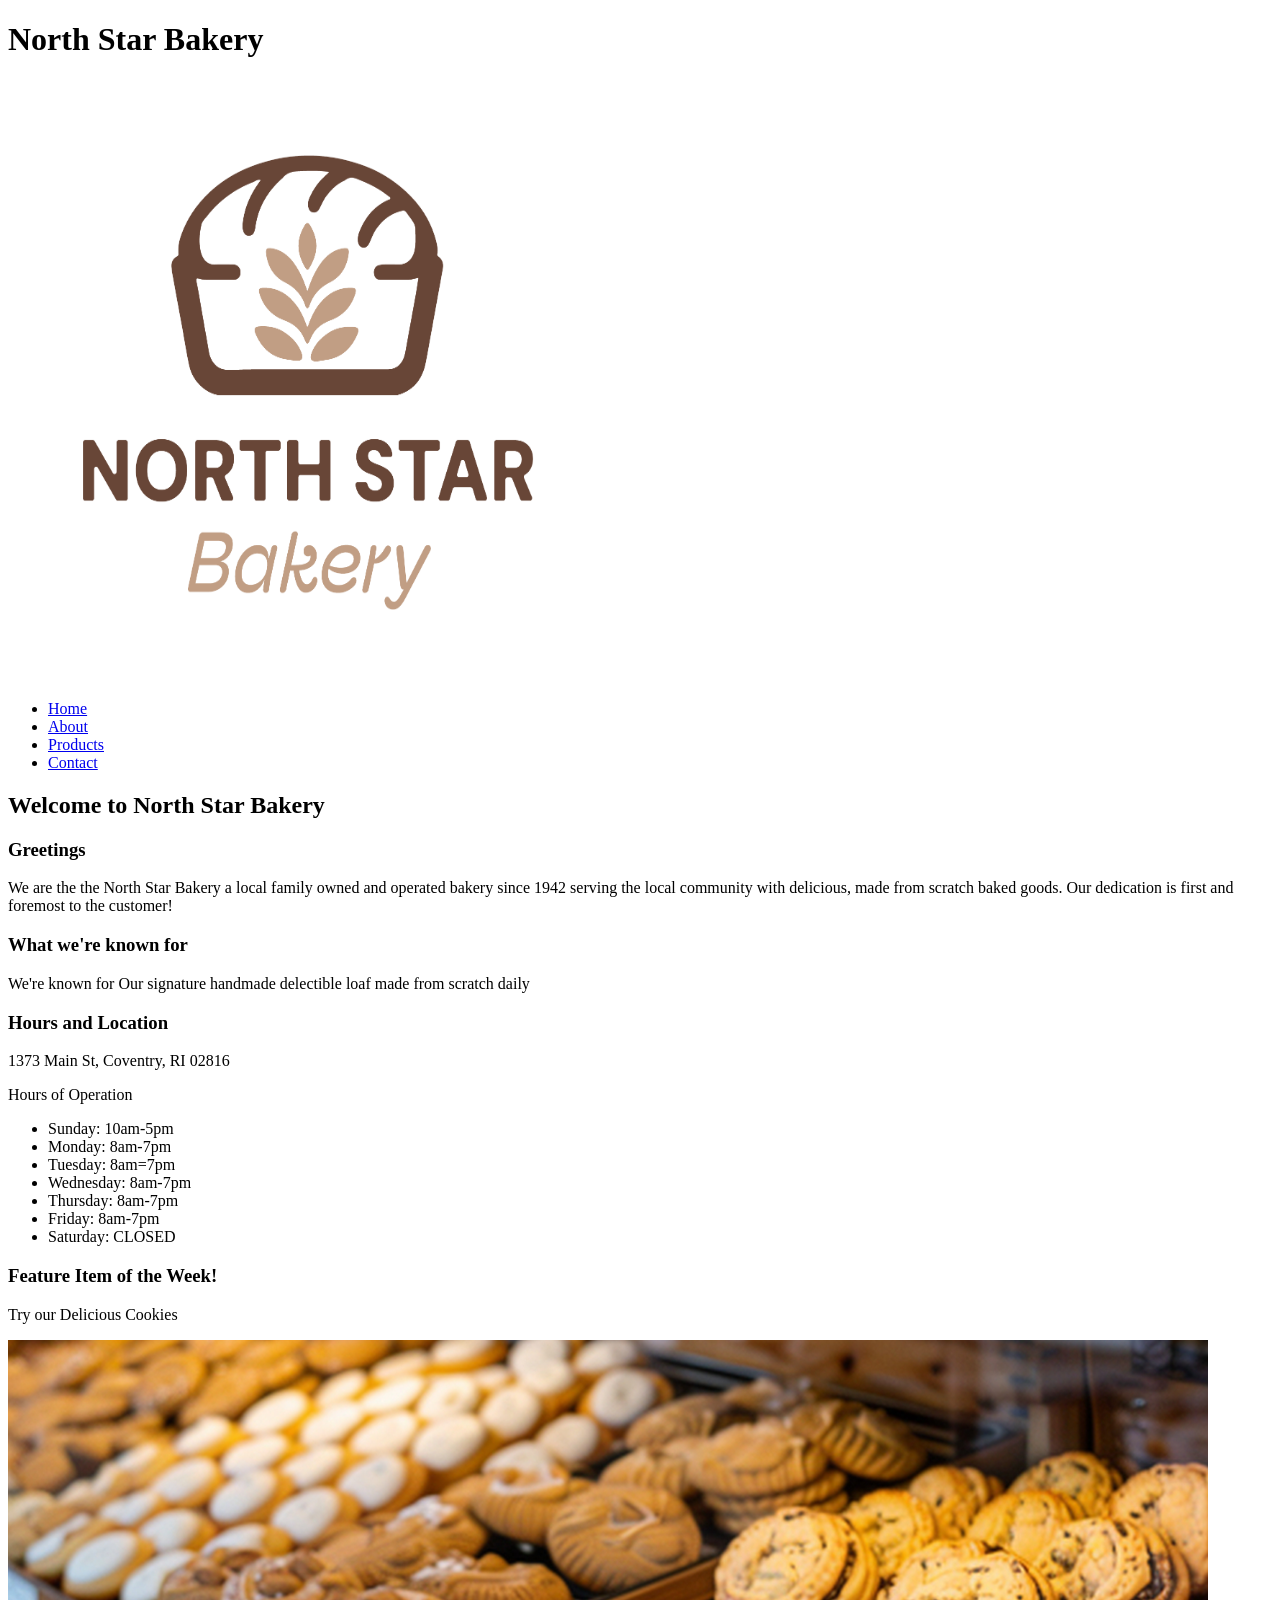
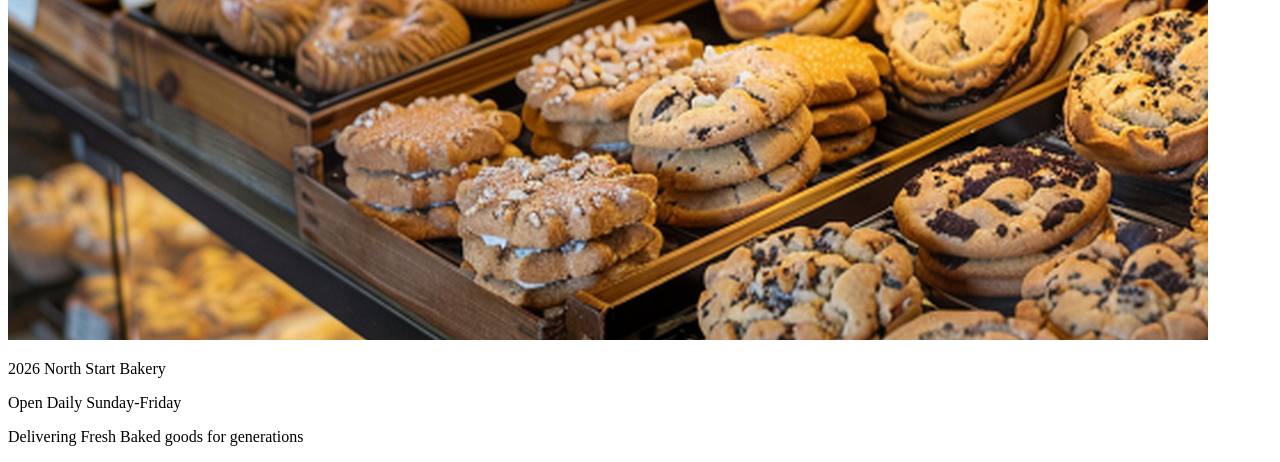
==== index.html @ 7c5360e2 "add home and products pages" ====
<!DOCTYPE html>
<html lang="en">
<head>
    <meta charset="UTF-8">
    <meta name="viewport" content="width=device-width, initial-scale=1.0">
    <title>North Star Bakery | Home</title>
</head>
<body>
    <header>
        <h1>North Star Bakery</h1>
        <img src="media/bakery-logo_c.png"
            alt="North Star Logo Warm colored logo of our signature bread providing a comforting tone"
            width="600"
            height="600">
        <nav>
            <ul>
                <li><a href="index.html">Home</a></li>
                <li><a href="about.html">About</a></li>
                <li><a href="products.html">Products</a></li>
                <li><a href="contact.html">Contact</a></li>
            </ul>
        </nav>
    </header>

    <main>
        <h2>Welcome to North Star Bakery</h2>
        <section>
            <h3>Greetings</h3>
            <p>We are the the North Star Bakery a local family owned and operated bakery since 1942 serving the local community with delicious, made from scratch baked goods. Our dedication is first and foremost to the customer!</p>
        </section>
        
        <section>
            <h3>What we're known for</h3>
            <p>We're known for Our signature handmade delectible loaf made from scratch daily</p>
        </section>

        <section>
            <h3>Hours and Location</h3>
            <p>1373 Main St, Coventry, RI 02816</p>
            <p>Hours of Operation</p>
            <ul>
                <li>Sunday: 10am-5pm</li>
                <li>Monday: 8am-7pm</li>
                <li>Tuesday: 8am=7pm</li>
                <li>Wednesday: 8am-7pm</li>
                <li>Thursday: 8am-7pm</li>
                <li>Friday: 8am-7pm</li>
                <li>Saturday: CLOSED</li>
            </ul>
        </section>
        <section>
            <h3>Feature Item of the Week!</h3>
            <p>Try our Delicious Cookies</p>
            <picture>
                <source media="(min-width: 800px)" srcset="media/bakery-feature-large_c.png">
                <img src="media/bakery-feature-small_c.png" alt="Our delicious made from scratch. Baked Daily Cookies">
            </picture>
        </section>
    </main>

    <footer>
        <p>2026 North Start Bakery</p>
        <p>Open Daily Sunday-Friday</p>
        <p>Delivering Fresh Baked goods for generations</p>
    </footer>
</body>
</html>
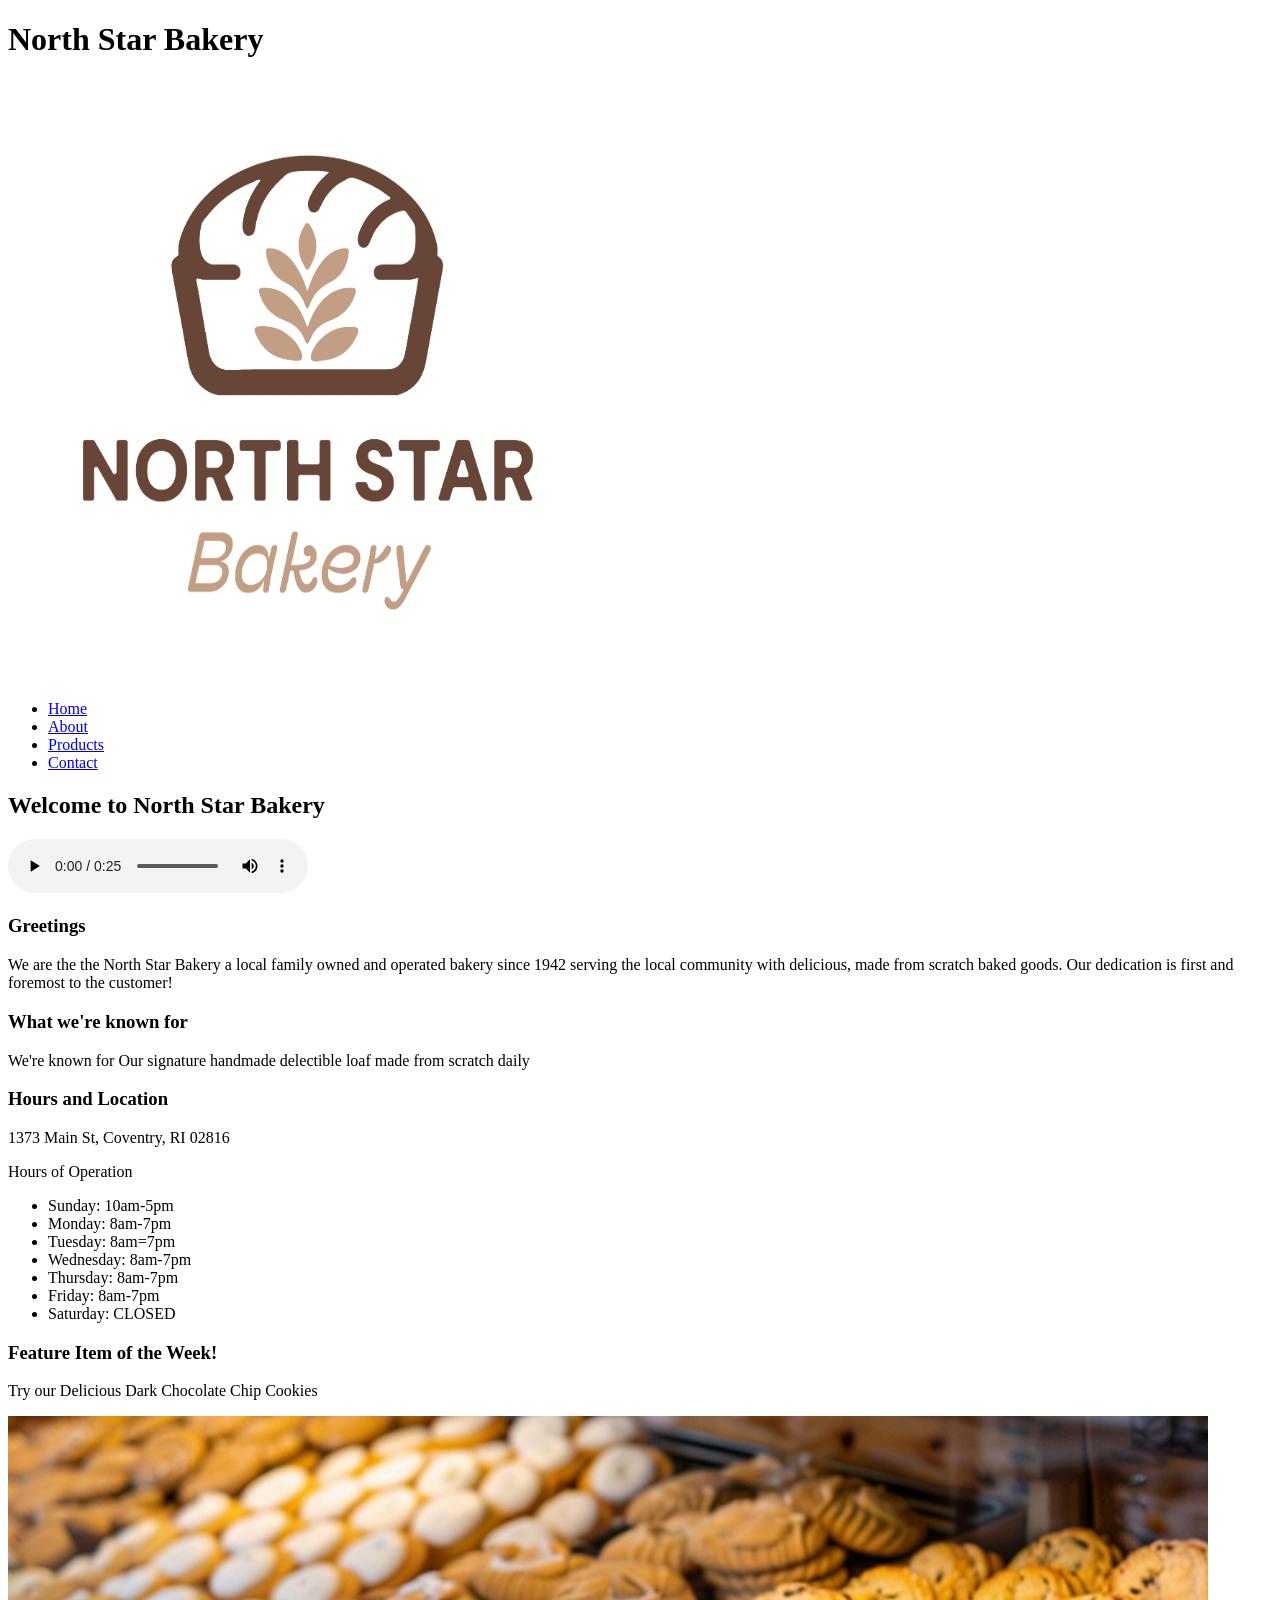
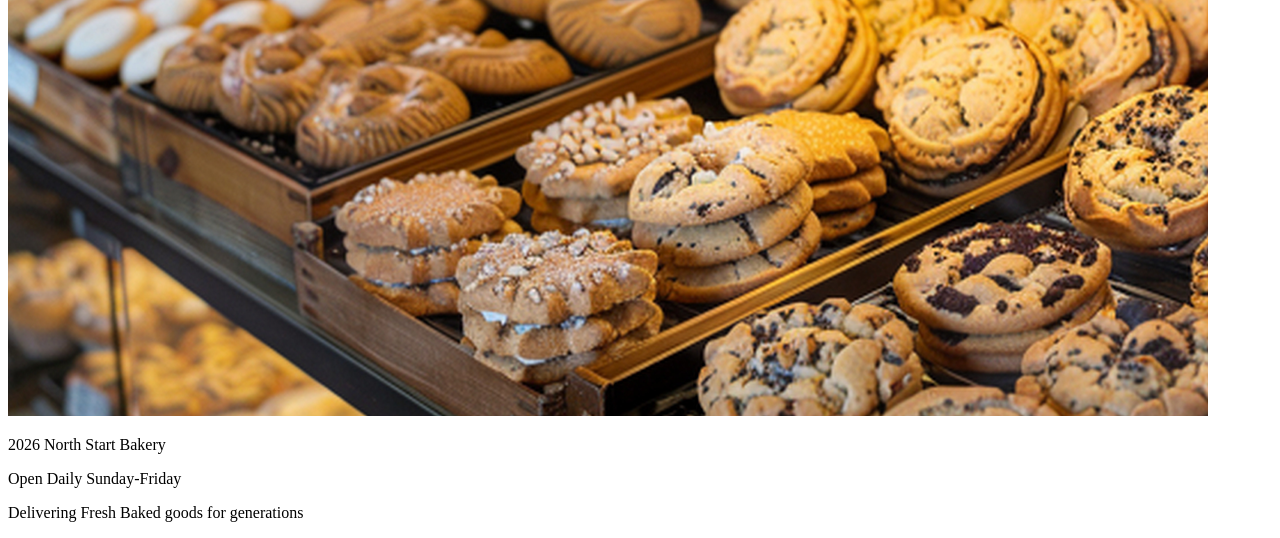
==== commit c46e5d31: "Changes to contact, about, and products filled them out plus a few changes to index.html to make the" ====
--- a/index.html
+++ b/index.html
@@ -25,6 +25,10 @@
     <main>
         <h2>Welcome to North Star Bakery</h2>
         <section>
+            <audio controls>
+            <source src="media/bakery-welcome_c.mp3" type="audio/mpeg">
+            <p>Here at North Star Bakery every loaf starts before sunrise we use simple ingredients local grains and time because good bread can't be rushed stop by and taste the difference or place a pre-order and we'll have something fresh waiting for you.</p>
+            </audio>
             <h3>Greetings</h3>
             <p>We are the the North Star Bakery a local family owned and operated bakery since 1942 serving the local community with delicious, made from scratch baked goods. Our dedication is first and foremost to the customer!</p>
         </section>
@@ -50,7 +54,7 @@
         </section>
         <section>
             <h3>Feature Item of the Week!</h3>
-            <p>Try our Delicious Cookies</p>
+            <p>Try our Delicious Dark Chocolate Chip Cookies</p>
             <picture>
                 <source media="(min-width: 800px)" srcset="media/bakery-feature-large_c.png">
                 <img src="media/bakery-feature-small_c.png" alt="Our delicious made from scratch. Baked Daily Cookies">
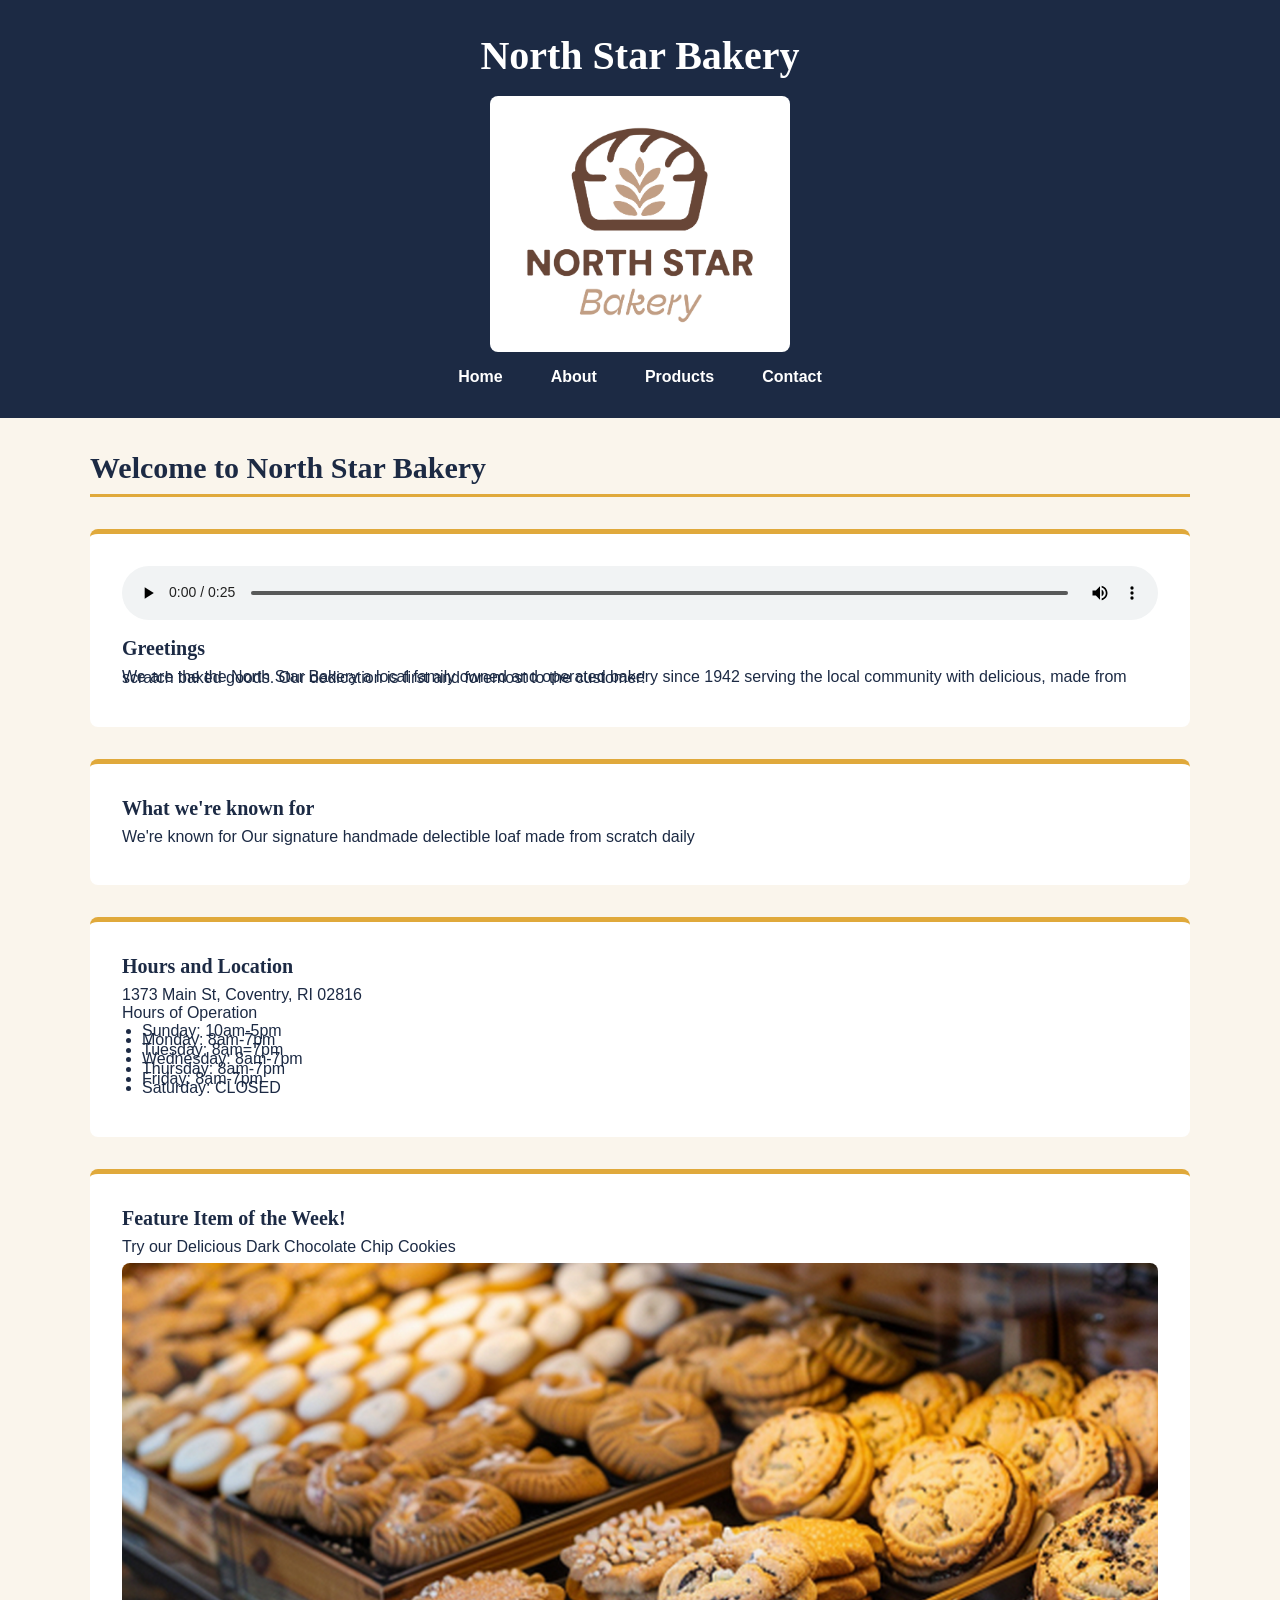
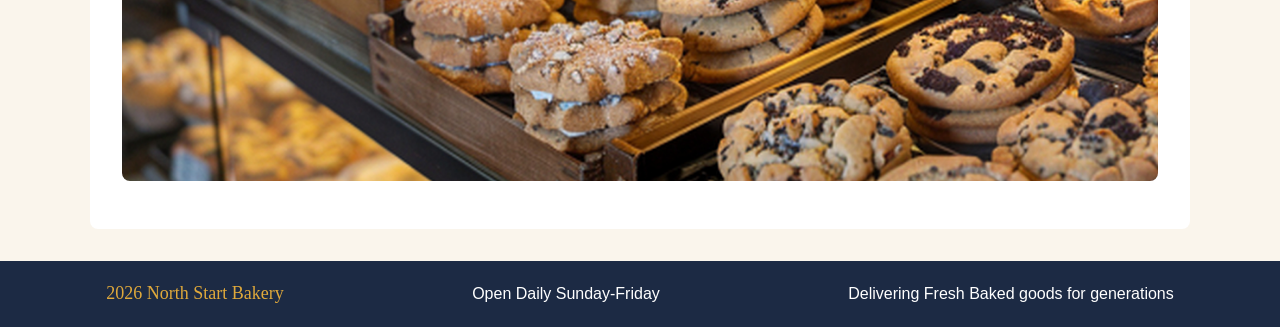
==== commit d2c740af: "added style.css and updates to the styling also changes to contact to add proper fieldset and lgend" ====
--- a/index.html
+++ b/index.html
@@ -4,6 +4,7 @@
     <meta charset="UTF-8">
     <meta name="viewport" content="width=device-width, initial-scale=1.0">
     <title>North Star Bakery | Home</title>
+    <link rel="stylesheet" href="css/styles.css">
 </head>
 <body>
     <header>
--- a/css/styles.css
+++ b/css/styles.css
@@ -0,0 +1,275 @@
+body {
+   margin: 0;
+   font-family: "Nunito Sans", Arial, sans-serif;
+   font-size: 16px;
+   line-height: 1.6px;
+   color: #1c2a44;
+   background-color: #faf5ec;
+   }
+
+   img,
+   video {
+    max-width: 100%;
+    height: auto;
+   }
+
+   audio {
+    width: 100%;
+    margin-bottom: 16px
+   }
+
+   h1,
+   h2,
+   h3 {
+    font-family: "Fruances", Georgia, serif;
+    color: #1c2a44;
+    line-height: 1.2;
+    margin-top: 0;
+    margin-bottom: 16px;
+   }
+
+   h1 {
+    font-size: 30px;
+   }
+
+   h2 {
+    font-size: 24px;
+   }
+
+   h3 {
+    font-size: 20px;
+   }
+
+   p {
+    margin-top: 0;
+    margin-bottom: 16px;
+   }
+
+   header {
+    background-color: #1c2a44;
+    color: #ffffff;
+    padding: 32px 16px;
+    text-align: center;
+
+    display: flex;
+    flex-direction: column;
+    align-items: center;
+    gap: 16px;
+   }
+
+   header h1 {
+    color: #ffffff;
+    margin: 0;
+   }
+
+   header img {
+    width: 300px;
+    border-radius: 8px;
+   }
+
+   header figure {
+    margin: 0;
+   }
+
+   header figure img {
+    width: 200px;
+   }
+
+   header video {
+    border-radius: 8px;
+   }
+
+
+  nav ul {
+  list-style: none;
+  margin: 0;
+  padding: 0;
+ 
+  display: flex;
+  flex-direction: column;   /* links stacked on phones */
+  align-items: center;
+  gap: 8px;
+}
+ 
+nav a {
+  display: block;
+  color: #ffffff;
+  text-decoration: none;
+  font-weight: bold;
+  padding: 8px 16px;
+  border-radius: 8px;
+}
+ 
+nav a:hover,
+nav a:focus {
+  background-color: #e0a93b;
+  color: #1c2a44;
+}
+
+main {
+  max-width: 1100px;
+  margin: 0 auto;
+  padding: 32px 16px;
+ 
+  display: flex;
+  flex-direction: column;   /* sections stacked on phones */
+  gap: 32px;
+}
+ 
+main h2 {
+  margin-bottom: 0;
+  padding-bottom: 8px;
+  border-bottom: 3px solid #e0a93b;
+}
+ 
+section {
+  background-color: #ffffff;
+  padding: 24px 16px;
+  border-radius: 8px;
+  border-top: 5px solid #e0a93b;
+}
+ 
+section ul {
+  padding-left: 20px;
+  margin-top: 0;
+}
+ 
+section li {
+  margin-bottom: 8px;
+}
+ 
+section img {
+  border-radius: 8px;
+  margin-bottom: 16px;
+}
+
+form {
+  display: flex;
+  flex-direction: column;
+  gap: 8px;
+}
+ 
+fieldset {
+  border: 2px solid #e0a93b;
+  border-radius: 8px;
+  padding: 16px;
+  margin: 0 0 16px 0;
+ 
+  display: flex;
+  flex-direction: column;
+  gap: 8px;
+}
+ 
+legend {
+  font-family: "Fraunces", Georgia, serif;
+  font-weight: bold;
+  color: #1c2a44;
+  padding: 0 8px;
+}
+ 
+label {
+  font-weight: bold;
+  color: #1c2a44;
+  margin-top: 8px;
+}
+ 
+input,
+select,
+textarea {
+  width: 100%;
+  padding: 10px;
+  font-family: "Nunito Sans", Arial, sans-serif;
+  font-size: 16px;
+  color: #1c2a44;
+  background-color: #faf5ec;
+  border: 1px solid #1c2a44;
+  border-radius: 8px;
+  box-sizing: border-box;   /* keeps padding inside the 100% width */
+}
+ 
+input:focus,
+select:focus,
+textarea:focus {
+  outline: 3px solid #e0a93b;
+  background-color: #ffffff;
+}
+
+button {
+  align-self: flex-start;
+  padding: 12px 24px;
+  font-family: "Nunito Sans", Arial, sans-serif;
+  font-size: 16px;
+  font-weight: bold;
+  color: #1c2a44;
+  background-color: #e0a93b;
+  border: none;
+  border-radius: 8px;
+  cursor: pointer;
+}
+ 
+button:hover,
+button:focus {
+  background-color: #1c2a44;
+  color: #ffffff;
+}
+
+footer {
+  background-color: #1c2a44;
+  color: #ffffff;
+  text-align: center;
+  padding: 32px 16px;
+ 
+  display: flex;
+  flex-direction: column;
+  gap: 8px;
+}
+ 
+footer p {
+  margin: 0;
+}
+ 
+footer p:first-child {
+  font-family: "Fraunces", Georgia, serif;
+  color: #e0a93b;
+  font-size: 18px;
+}
+
+@media (min-width: 768px) {
+ 
+  h1 {
+    font-size: 40px;
+  }
+ 
+  h2 {
+    font-size: 30px;
+  }
+ 
+  header {
+    padding: 32px;
+  }
+ 
+  nav ul {
+    flex-direction: row;
+    gap: 16px;
+  }
+
+  main {
+    flex-direction: row;
+    flex-wrap: wrap;
+    padding: 32px;
+  }
+ 
+  main h2 {
+    width: 100%;
+  }
+ 
+  section {
+    flex: 1 1 45%;
+    padding: 32px;
+  }
+
+  footer {
+    flex-direction: row;
+    justify-content: space-around;
+  }
+}
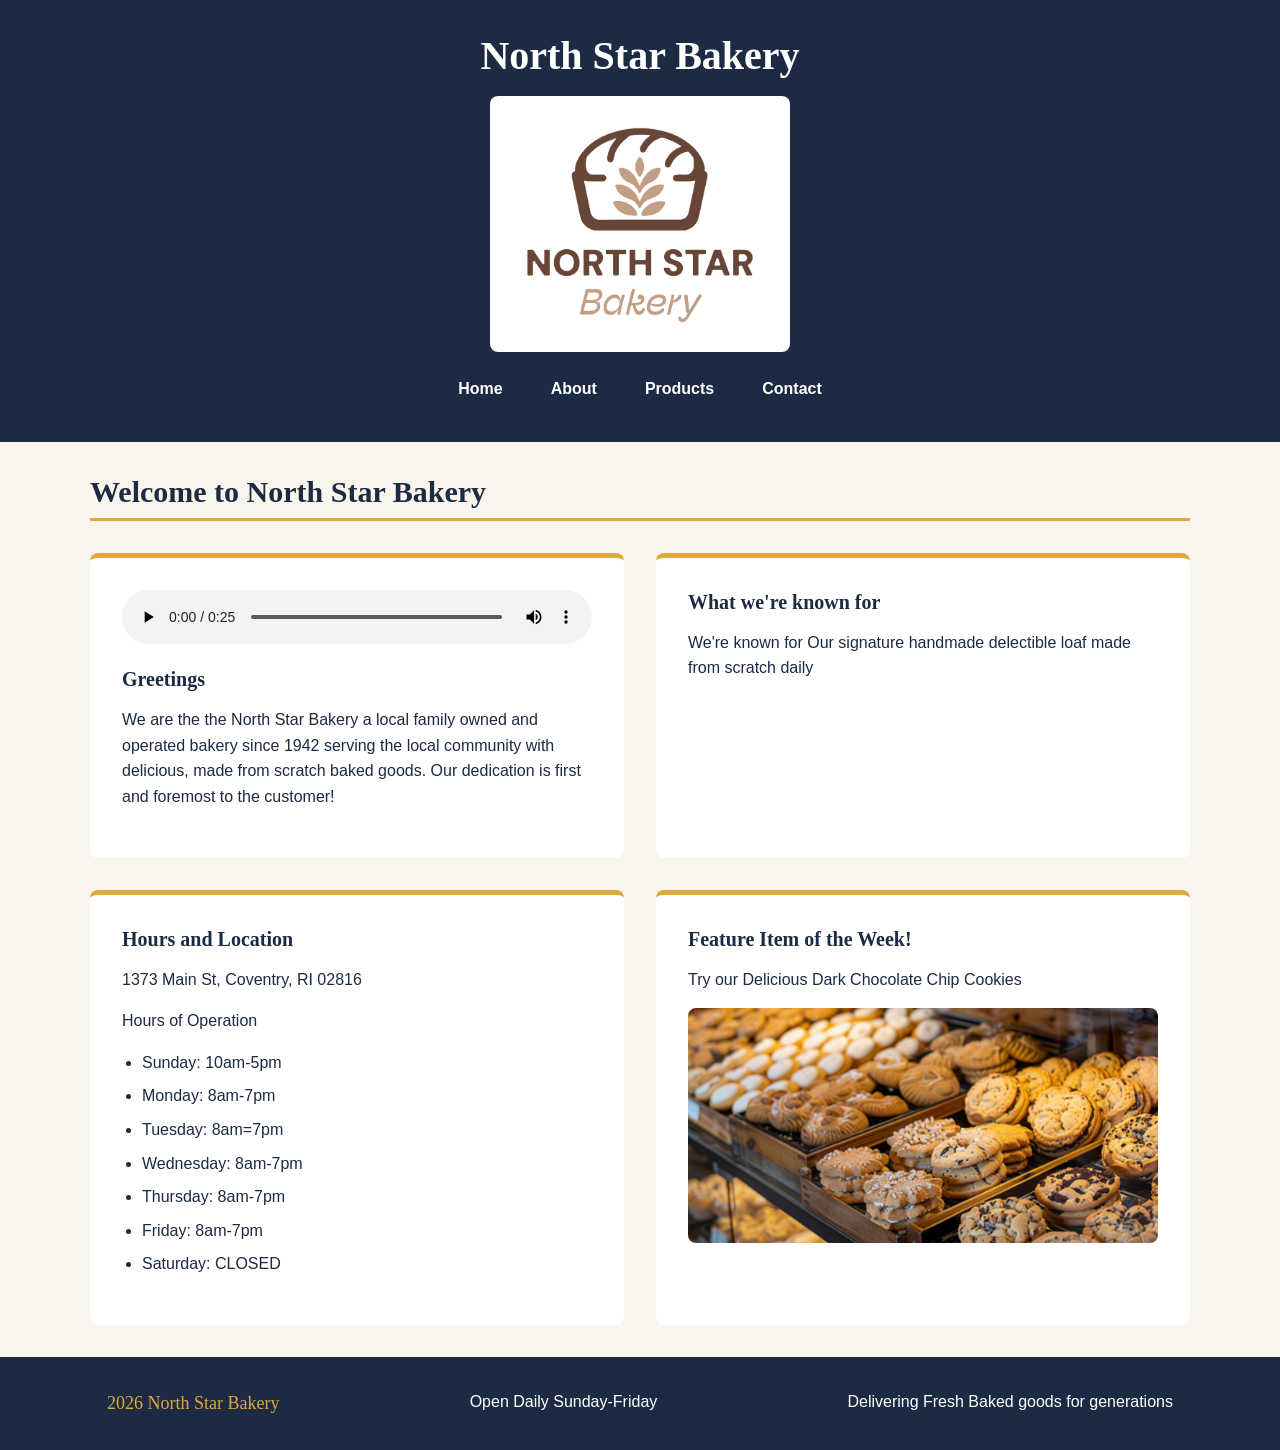
==== commit e0987517: "fixed typo in footer" ====
--- a/index.html
+++ b/index.html
@@ -64,7 +64,7 @@
     </main>
 
     <footer>
-        <p>2026 North Start Bakery</p>
+        <p>2026 North Star Bakery</p>
         <p>Open Daily Sunday-Friday</p>
         <p>Delivering Fresh Baked goods for generations</p>
     </footer>
--- a/css/styles.css
+++ b/css/styles.css
@@ -1,11 +1,11 @@
 body {
-   margin: 0;
-   font-family: "Nunito Sans", Arial, sans-serif;
-   font-size: 16px;
-   line-height: 1.6px;
-   color: #1c2a44;
-   background-color: #faf5ec;
-   }
+  margin: 0;
+  font-family: Verdana, Arial, sans-serif;
+  font-size: 16px;
+  line-height: 1.6;
+  color: #1c2a44;
+  background-color: #faf5ec;
+}
 
    img,
    video {
@@ -123,6 +123,7 @@
 }
  
 section {
+  box-sizing: border-box;
   background-color: #ffffff;
   padding: 24px 16px;
   border-radius: 8px;
